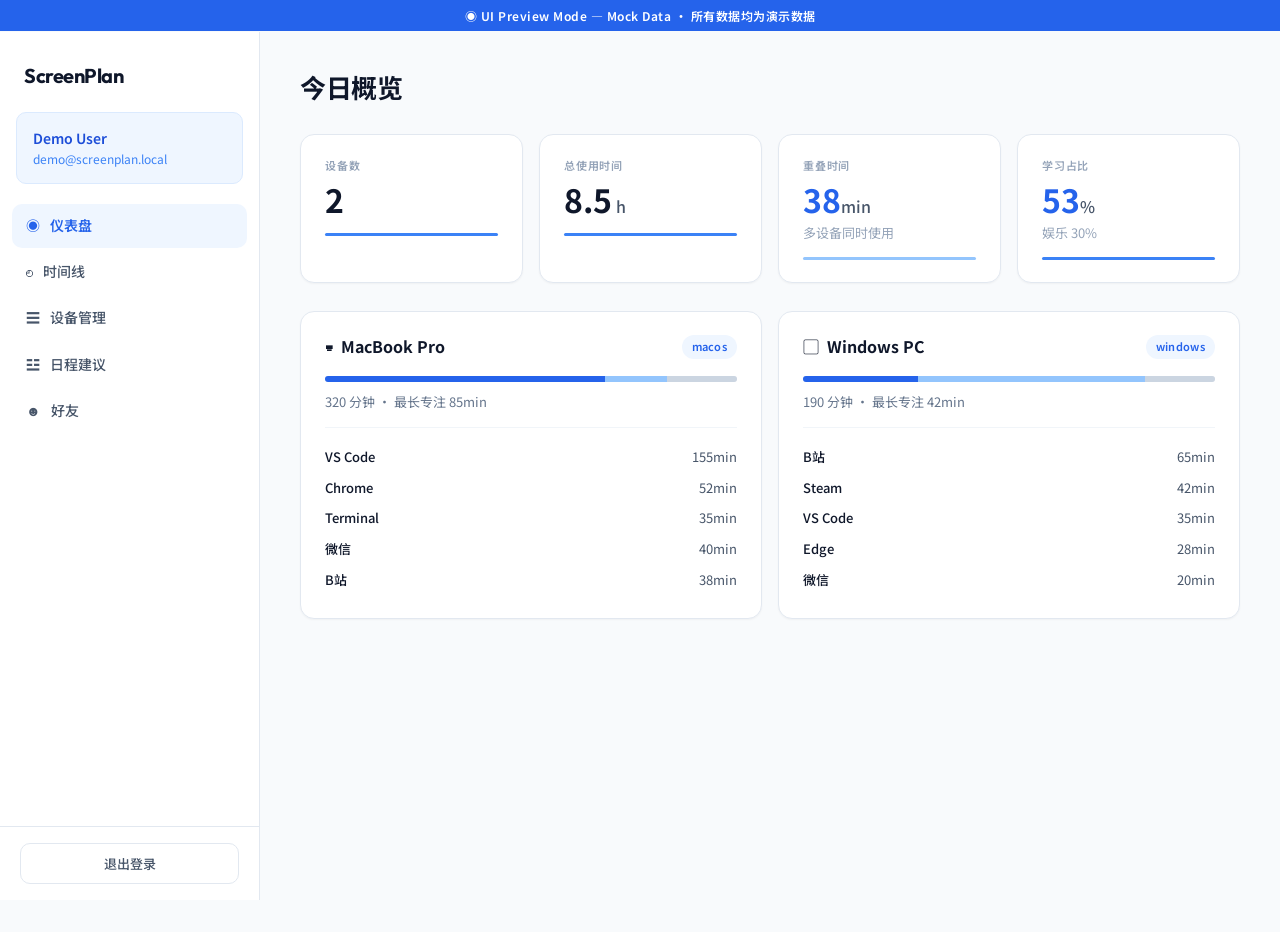
==== backend/static/demo.html @ 246ade21 "Initial commit: ScreenPlan - unified multi-platform agent - Backend: Flask + gunicorn on Ubuntu VPS " ====
<!DOCTYPE html>
<html lang="zh-CN">
<head>
<meta charset="UTF-8">
<meta name="viewport" content="width=device-width,initial-scale=1.0">
<title>ScreenPlan — UI Preview</title>
<link rel="preconnect" href="https://fonts.googleapis.com">
<link rel="preconnect" href="https://fonts.gstatic.com" crossorigin>
<link href="https://fonts.googleapis.com/css2?family=Outfit:wght@400;500;600;700&family=Noto+Sans+SC:wght@300;400;500;700&display=swap" rel="stylesheet">
<style>
:root {
  --bg-primary: #FFFFFF;
  --bg-secondary: #F8FAFC;
  --bg-tertiary: #F1F5F9;
  --text-primary: #0F172A;
  --text-secondary: #475569;
  --text-tertiary: #94A3B8;
  --border: #E2E8F0;
  --border-light: #F1F5F9;
  --blue-700: #1D4ED8;
  --blue-600: #2563EB;
  --blue-500: #3B82F6;
  --blue-400: #60A5FA;
  --blue-300: #93C5FD;
  --blue-200: #BFDBFE;
  --blue-100: #DBEAFE;
  --blue-50: #EFF6FF;
  --slate-200: #E2E8F0;
  --slate-300: #CBD5E1;
  --slate-400: #94A3B8;
  --slate-500: #64748B;
  --red-500: #EF4444;
  --red-400: #F87171;
  --red-50: #FEF2F2;
  --shadow-sm: 0 1px 2px 0 rgba(0,0,0,0.04);
  --shadow-md: 0 4px 6px -1px rgba(0,0,0,0.05), 0 2px 4px -2px rgba(0,0,0,0.03);
  --shadow-lg: 0 10px 15px -3px rgba(0,0,0,0.06), 0 4px 6px -4px rgba(0,0,0,0.04);
  --shadow-xl: 0 20px 25px -5px rgba(0,0,0,0.06), 0 8px 10px -6px rgba(0,0,0,0.04);
  --radius-sm: 6px;
  --radius-md: 10px;
  --radius-lg: 14px;
  --radius-xl: 20px;
  --transition: 0.2s cubic-bezier(0.4, 0, 0.2, 1);
}

* { margin: 0; padding: 0; box-sizing: border-box; }

body {
  font-family: 'Noto Sans SC', -apple-system, BlinkMacSystemFont, 'Segoe UI', sans-serif;
  background: var(--bg-secondary);
  color: var(--text-primary);
  min-height: 100vh;
  -webkit-font-smoothing: antialiased;
  -moz-osx-font-smoothing: grayscale;
  font-size: 14px;
  line-height: 1.6;
}

h1, h2, h3, h4, .brand, .nav-link, button, .btn-sm {
  font-family: 'Outfit', 'Noto Sans SC', sans-serif;
  font-weight: 600;
}

/* ─── Layout ─── */
.page { display: none; }
.page.active { display: flex; }

#demo-banner {
  position: fixed;
  top: 0;
  left: 0;
  right: 0;
  z-index: 999;
  background: var(--blue-600);
  color: #fff;
  text-align: center;
  padding: 6px 16px;
  font-size: 12px;
  font-weight: 600;
  letter-spacing: 0.5px;
}

#demo-banner + #main-page { padding-top: 32px; }
#demo-banner + #main-page > #sidebar { top: 32px; height: calc(100vh - 32px); }

#main-page { display: none; min-height: 100vh; position: relative; }
#main-page.active { display: flex; }

/* ─── Sidebar ─── */
#sidebar {
  width: 260px;
  background: var(--bg-primary);
  border-right: 1px solid var(--border);
  display: flex;
  flex-direction: column;
  padding: 0;
  position: fixed;
  top: 0;
  left: 0;
  bottom: 0;
  z-index: 10;
}

.brand {
  font-size: 20px;
  font-weight: 700;
  padding: 28px 24px 20px;
  color: var(--text-primary);
  letter-spacing: -0.5px;
}

.user-info {
  display: flex;
  flex-direction: column;
  margin: 0 16px 20px;
  padding: 14px 16px;
  background: var(--blue-50);
  border-radius: var(--radius-md);
  border: 1px solid var(--blue-100);
}

.user-info #user-name {
  font-size: 14px;
  font-weight: 600;
  color: var(--blue-700);
}

.user-info #user-email {
  font-size: 12px;
  color: var(--blue-500);
}

.muted { color: var(--text-tertiary); font-size: 12px; }

.nav-links {
  display: flex;
  flex-direction: column;
  gap: 2px;
  flex: 1;
  padding: 0 12px;
}

.nav-link {
  padding: 11px 14px;
  border-radius: var(--radius-md);
  color: var(--text-secondary);
  text-decoration: none;
  font-size: 14px;
  font-weight: 500;
  transition: all var(--transition);
  display: flex;
  align-items: center;
  gap: 10px;
}

.nav-link:hover {
  background: var(--bg-tertiary);
  color: var(--text-primary);
}

.nav-link.active {
  background: var(--blue-50);
  color: var(--blue-600);
  font-weight: 600;
}

.sidebar-footer {
  padding: 16px 20px;
  border-top: 1px solid var(--border);
}

#logout-btn {
  width: 100%;
  padding: 10px;
  border-radius: var(--radius-md);
  border: 1px solid var(--border);
  background: var(--bg-primary);
  color: var(--text-secondary);
  cursor: pointer;
  font-size: 13px;
  font-weight: 500;
  transition: all var(--transition);
}

#logout-btn:hover {
  background: var(--red-50);
  color: var(--red-500);
  border-color: var(--red-500);
}

/* ─── Main Content ─── */
main {
  flex: 1;
  margin-left: 260px;
  padding: 36px 40px;
  overflow-y: auto;
  min-height: 100vh;
}

.content { display: none; }
.content.active { display: block; }

h2 {
  font-size: 26px;
  font-weight: 700;
  margin-bottom: 24px;
  color: var(--text-primary);
  letter-spacing: -0.5px;
}

h3 {
  font-size: 16px;
  font-weight: 600;
  margin: 24px 0 10px;
  color: var(--text-secondary);
  text-transform: uppercase;
  letter-spacing: 0.5px;
  font-size: 12px;
}

/* ─── Buttons ─── */
button, .btn-sm {
  cursor: pointer;
  font-family: 'Outfit', 'Noto Sans SC', sans-serif;
  font-weight: 600;
  transition: all var(--transition);
  border: none;
}

button:active { transform: scale(0.97); }

.btn-sm {
  padding: 7px 16px;
  border-radius: var(--radius-sm);
  font-size: 12px;
  font-weight: 600;
}

/* ─── Cards ─── */
.summary-cards {
  display: grid;
  grid-template-columns: repeat(auto-fill, minmax(200px, 1fr));
  gap: 16px;
  margin-bottom: 28px;
}

.card {
  background: var(--bg-primary);
  border: 1px solid var(--border);
  border-radius: var(--radius-lg);
  padding: 22px 24px;
  box-shadow: var(--shadow-sm);
  transition: box-shadow var(--transition), transform var(--transition);
}

.card:hover {
  box-shadow: var(--shadow-md);
  transform: translateY(-1px);
}

.card .label {
  font-size: 11px;
  color: var(--text-tertiary);
  text-transform: uppercase;
  letter-spacing: 0.8px;
  margin-bottom: 6px;
  font-weight: 600;
}

.card .value {
  font-size: 32px;
  font-weight: 700;
  color: var(--text-primary);
  line-height: 1.2;
}

.card .value span {
  font-size: 16px;
  color: var(--text-secondary);
  font-weight: 500;
}

.card .sub {
  font-size: 13px;
  color: var(--text-tertiary);
  margin-top: 4px;
}

.card .accent-line {
  height: 3px;
  border-radius: 3px;
  margin-top: 14px;
}

.card .accent-line.blue { background: var(--blue-500); }
.card .accent-line.blue-light { background: var(--blue-300); }

/* ─── Dashboard ─── */
.device-cards {
  display: grid;
  grid-template-columns: repeat(auto-fill, minmax(330px, 1fr));
  gap: 16px;
}

.device-card {
  background: var(--bg-primary);
  border: 1px solid var(--border);
  border-radius: var(--radius-lg);
  padding: 22px 24px;
  box-shadow: var(--shadow-sm);
  transition: box-shadow var(--transition), transform var(--transition);
}

.device-card:hover {
  box-shadow: var(--shadow-md);
  transform: translateY(-1px);
}

.device-card .device-header {
  display: flex;
  justify-content: space-between;
  align-items: center;
  margin-bottom: 16px;
}

.device-card .device-name {
  font-size: 16px;
  font-weight: 700;
  color: var(--text-primary);
  display: flex;
  align-items: center;
  gap: 8px;
}

.platform-badge {
  padding: 3px 10px;
  border-radius: 20px;
  font-size: 11px;
  font-weight: 600;
  background: var(--blue-50);
  color: var(--blue-600);
  letter-spacing: 0.3px;
}

.device-bar {
  display: flex;
  height: 6px;
  border-radius: 3px;
  overflow: hidden;
  margin-bottom: 10px;
  background: var(--bg-tertiary);
}

.device-bar .learning { background: var(--blue-600); }
.device-bar .entertainment { background: var(--blue-300); }
.device-bar .other { background: var(--slate-300); }

.top-apps { margin-top: 14px; padding-top: 14px; border-top: 1px solid var(--border-light); }

.top-apps .app-row {
  display: flex;
  justify-content: space-between;
  padding: 5px 0;
  font-size: 13px;
  color: var(--text-secondary);
}

.top-apps .app-name {
  color: var(--text-primary);
  font-weight: 500;
}

/* ─── Timeline ─── */
.timeline-header {
  display: flex;
  align-items: center;
  gap: 10px;
  margin-bottom: 24px;
  flex-wrap: wrap;
}

.date-picker {
  display: flex;
  align-items: center;
  gap: 8px;
  background: var(--bg-primary);
  border: 1px solid var(--border);
  border-radius: var(--radius-md);
  padding: 4px;
  box-shadow: var(--shadow-sm);
}

.date-picker input[type="date"] {
  padding: 8px 10px;
  border: none;
  border-radius: var(--radius-sm);
  background: transparent;
  color: var(--text-primary);
  font-size: 14px;
  font-family: inherit;
  outline: none;
  cursor: pointer;
}

.date-picker button.nav-day {
  width: 32px;
  height: 32px;
  border-radius: var(--radius-sm);
  background: transparent;
  color: var(--text-secondary);
  border: none;
  display: flex;
  align-items: center;
  justify-content: center;
  font-size: 16px;
  cursor: pointer;
  transition: all var(--transition);
  font-family: inherit;
}

.date-picker button.nav-day:hover {
  background: var(--bg-tertiary);
  color: var(--text-primary);
}

#timeline-refresh {
  padding: 10px 20px;
  border-radius: var(--radius-md);
  background: var(--blue-600);
  color: #fff;
  font-size: 14px;
  font-weight: 600;
  border: none;
  cursor: pointer;
}

#timeline-refresh:hover { background: var(--blue-700); }

.timeline-summary {
  display: grid;
  grid-template-columns: repeat(auto-fill, minmax(260px, 1fr));
  gap: 14px;
  margin-bottom: 24px;
}

.timeline-device-card {
  background: var(--bg-primary);
  border: 1px solid var(--border);
  border-radius: var(--radius-lg);
  padding: 18px 20px;
  box-shadow: var(--shadow-sm);
  transition: box-shadow var(--transition), border-color var(--transition);
  cursor: default;
}

.timeline-device-card:hover {
  box-shadow: var(--shadow-md);
  border-color: var(--blue-200);
}

.timeline-device-card .tdc-header {
  display: flex;
  align-items: center;
  gap: 10px;
  margin-bottom: 12px;
}

.timeline-device-card .tdc-icon {
  width: 36px;
  height: 36px;
  border-radius: var(--radius-md);
  background: var(--blue-50);
  display: flex;
  align-items: center;
  justify-content: center;
  font-size: 18px;
  color: var(--blue-600);
  flex-shrink: 0;
}

.timeline-device-card .tdc-name {
  font-size: 15px;
  font-weight: 700;
  color: var(--text-primary);
}

.timeline-device-card .tdc-platform {
  font-size: 11px;
  color: var(--text-tertiary);
  font-weight: 500;
}

.timeline-device-card .tdc-stats {
  display: flex;
  gap: 20px;
  margin-top: 12px;
  padding-top: 12px;
  border-top: 1px solid var(--border-light);
}

.timeline-device-card .tdc-stat {
  display: flex;
  flex-direction: column;
}

.timeline-device-card .tdc-stat-val {
  font-size: 20px;
  font-weight: 700;
  color: var(--text-primary);
  line-height: 1.1;
}

.timeline-device-card .tdc-stat-lbl {
  font-size: 11px;
  color: var(--text-tertiary);
  text-transform: uppercase;
  letter-spacing: 0.5px;
}

.timeline-device-card .tdc-bar {
  height: 4px;
  border-radius: 2px;
  display: flex;
  overflow: hidden;
  margin-top: 10px;
  background: var(--bg-tertiary);
}

.timeline-device-card .tdc-bar .learning { background: var(--blue-600); }
.timeline-device-card .tdc-bar .entertainment { background: var(--blue-300); }
.timeline-device-card .tdc-bar .other { background: var(--slate-300); }

/* ─── Timeline Chart ─── */
#timeline-chart-wrap {
  background: var(--bg-primary);
  border: 1px solid var(--border);
  border-radius: var(--radius-lg);
  box-shadow: var(--shadow-sm);
  overflow: hidden;
}

.timeline-chart-header {
  display: flex;
  align-items: stretch;
  border-bottom: 1px solid var(--border);
  background: var(--bg-secondary);
}

.timeline-chart-header .timeline-label {
  width: 170px;
  flex-shrink: 0;
  padding: 14px 20px;
  font-size: 12px;
  font-weight: 600;
  color: var(--text-tertiary);
  text-transform: uppercase;
  letter-spacing: 0.8px;
  display: flex;
  align-items: center;
  border-right: 1px solid var(--border);
}

.timeline-chart-header .timeline-axis {
  flex: 1;
  height: 44px;
  position: relative;
  min-width: 600px;
}

.timeline-axis .tick {
  position: absolute;
  bottom: 0;
  width: 1px;
  background: var(--border);
}

.timeline-axis .tick.major { height: 24px; }
.timeline-axis .tick.minor { height: 12px; }

.timeline-axis .tick-label {
  position: absolute;
  bottom: 26px;
  transform: translateX(-50%);
  font-size: 10px;
  color: var(--text-tertiary);
  font-weight: 500;
  white-space: nowrap;
}

.timeline-chart-body {
  position: relative;
  max-height: 600px;
  overflow-y: auto;
}

.timeline-row {
  display: flex;
  align-items: stretch;
  border-bottom: 1px solid var(--border-light);
  min-height: 48px;
  transition: background var(--transition);
}

.timeline-row:hover { background: var(--blue-50); }

.timeline-row .timeline-label {
  width: 170px;
  flex-shrink: 0;
  padding: 0 20px;
  font-size: 13px;
  font-weight: 600;
  color: var(--text-primary);
  display: flex;
  align-items: center;
  gap: 8px;
  border-right: 1px solid var(--border);
  background: var(--bg-primary);
  position: sticky;
  left: 0;
  z-index: 2;
}

.timeline-row .timeline-label .dev-icon {
  font-size: 16px;
  flex-shrink: 0;
}

.timeline-row .timeline-label .dev-name-text {
  overflow: hidden;
  text-overflow: ellipsis;
  white-space: nowrap;
}

.timeline-track {
  flex: 1;
  height: 48px;
  position: relative;
  min-width: 600px;
}

.timeline-track::after {
  content: '';
  position: absolute;
  top: 0; left: 0; right: 0; bottom: 0;
  background:
    repeating-linear-gradient(
      90deg,
      transparent,
      transparent calc(100% / 24 - 1px),
      var(--border-light) calc(100% / 24 - 1px),
      var(--border-light) calc(100% / 24)
    );
  pointer-events: none;
  opacity: 0.4;
}

.timeline-block {
  position: absolute;
  top: 8px;
  height: 32px;
  border-radius: var(--radius-sm);
  display: flex;
  align-items: center;
  padding: 0 10px;
  font-size: 11px;
  font-weight: 600;
  color: #fff;
  overflow: hidden;
  white-space: nowrap;
  cursor: pointer;
  transition: opacity var(--transition), box-shadow var(--transition);
  text-shadow: 0 1px 2px rgba(0,0,0,0.15);
  min-width: 24px;
}

.timeline-block:hover {
  opacity: 0.9;
  box-shadow: 0 2px 8px rgba(0,0,0,0.15);
  z-index: 5;
}

.timeline-block.learning { background: var(--blue-600); }
.timeline-block.entertainment { background: var(--blue-300); }
.timeline-block.other { background: var(--slate-300); }

.timeline-block .block-label {
  overflow: hidden;
  text-overflow: ellipsis;
  white-space: nowrap;
}

.timeline-tooltip {
  position: fixed;
  pointer-events: none;
  background: var(--text-primary);
  color: #fff;
  padding: 8px 14px;
  border-radius: var(--radius-md);
  font-size: 12px;
  font-weight: 500;
  box-shadow: var(--shadow-lg);
  z-index: 100;
  opacity: 0;
  transition: opacity 0.15s;
  white-space: nowrap;
}

.timeline-tooltip.visible { opacity: 1; }

.today-marker {
  position: absolute;
  top: 0; bottom: 0;
  width: 2px;
  background: var(--red-400);
  z-index: 4;
  pointer-events: none;
}

.today-marker::before {
  content: '';
  position: absolute;
  top: -4px; left: -4px;
  width: 10px;
  height: 10px;
  border-radius: 50%;
  background: var(--red-500);
  border: 2px solid #fff;
}

.today-marker::after {
  content: '';
  position: absolute;
  top: -1px; left: -6px; right: -6px; bottom: -1px;
  background: rgba(239, 68, 68, 0.06);
  pointer-events: none;
}

.timeline-empty {
  padding: 60px 40px;
  text-align: center;
}

.timeline-empty .empty-icon {
  font-size: 48px;
  margin-bottom: 16px;
  opacity: 0.3;
}

.timeline-empty .empty-title {
  font-size: 16px;
  font-weight: 600;
  color: var(--text-secondary);
  margin-bottom: 6px;
}

.timeline-empty .empty-desc {
  font-size: 13px;
  color: var(--text-tertiary);
}

/* ─── Legend ─── */
.legend {
  display: flex;
  gap: 24px;
  margin-top: 16px;
  font-size: 13px;
  color: var(--text-secondary);
  align-items: center;
}

.dot {
  display: inline-block;
  width: 10px;
  height: 10px;
  border-radius: 3px;
  margin-right: 7px;
}

.dot.learning { background: var(--blue-600); }
.dot.entertainment { background: var(--blue-300); }
.dot.other { background: var(--slate-300); }

/* ─── Schedule ─── */
.schedule-actions {
  display: flex;
  gap: 12px;
  margin-bottom: 24px;
}

#generate-schedule-btn {
  padding: 11px 24px;
  border-radius: var(--radius-md);
  background: var(--blue-600);
  color: #fff;
  font-size: 14px;
  font-weight: 600;
  border: none;
}

#generate-schedule-btn:hover { background: var(--blue-700); }

.markdown-body {
  background: var(--bg-primary);
  border: 1px solid var(--border);
  border-radius: var(--radius-lg);
  padding: 28px 32px;
  line-height: 1.8;
  font-size: 14px;
  box-shadow: var(--shadow-sm);
}

.markdown-body h2 {
  font-size: 20px;
  color: var(--blue-600);
  margin: 16px 0 8px;
}

.markdown-body h3 {
  color: var(--blue-600);
  font-size: 16px;
  margin: 20px 0 10px;
  text-transform: none;
  letter-spacing: 0;
  font-weight: 600;
}

.markdown-body hr {
  border: none;
  border-top: 1px solid var(--border);
  margin: 20px 0;
}

.markdown-body blockquote {
  color: var(--text-secondary);
  border-left: 3px solid var(--blue-300);
  padding: 4px 16px;
  margin: 10px 0;
  background: var(--blue-50);
  border-radius: 0 var(--radius-sm) var(--radius-sm) 0;
}

.markdown-body ul { list-style: none; padding: 0; }
.markdown-body li { margin: 6px 0; color: var(--text-primary); }
.markdown-body .empty { color: var(--text-tertiary); font-style: italic; }

/* ─── Friends ─── */
.friend-actions {
  display: flex;
  gap: 12px;
  margin-bottom: 24px;
}

.friend-actions input {
  padding: 11px 16px;
  border-radius: var(--radius-md);
  border: 1px solid var(--border);
  background: var(--bg-primary);
  color: var(--text-primary);
  font-size: 14px;
  font-family: inherit;
  flex: 1;
  max-width: 320px;
  outline: none;
  transition: border var(--transition), box-shadow var(--transition);
}

.friend-actions input:focus {
  border-color: var(--blue-400);
  box-shadow: 0 0 0 3px rgba(59, 130, 246, 0.1);
}

#send-friend-request {
  padding: 11px 22px;
  border-radius: var(--radius-md);
  background: var(--blue-600);
  color: #fff;
  font-size: 14px;
  font-weight: 600;
}

#send-friend-request:hover { background: var(--blue-700); }

.request-card, .friend-card {
  background: var(--bg-primary);
  border: 1px solid var(--border);
  border-radius: var(--radius-lg);
  padding: 16px 20px;
  margin-bottom: 8px;
  display: flex;
  justify-content: space-between;
  align-items: center;
  box-shadow: var(--shadow-sm);
  transition: box-shadow var(--transition);
}

.request-card:hover, .friend-card:hover { box-shadow: var(--shadow-md); }

.request-card .info, .friend-card .info {
  display: flex;
  flex-direction: column;
  gap: 2px;
}

.request-card .name, .friend-card .name {
  font-size: 14px;
  font-weight: 600;
  color: var(--text-primary);
}

.request-card .email, .friend-card .email {
  font-size: 12px;
  color: var(--text-secondary);
}

.request-card .actions, .friend-card .actions { display: flex; gap: 8px; }

.btn-accept { background: var(--blue-600); color: #fff; }
.btn-accept:hover { background: var(--blue-700); }

.btn-deny { background: var(--bg-tertiary); color: var(--text-secondary); }
.btn-deny:hover { background: var(--slate-200); }

.btn-remove { background: var(--red-50); color: var(--red-500); border: 1px solid var(--red-500); }
.btn-remove:hover { background: var(--red-500); color: #fff; }

.share-toggles {
  display: flex;
  gap: 14px;
  margin-right: 14px;
  font-size: 12px;
  color: var(--text-secondary);
}

.share-toggles label {
  cursor: pointer;
  display: flex;
  align-items: center;
  gap: 5px;
  font-weight: 500;
}

.share-toggles input[type="checkbox"] { accent-color: var(--blue-600); }

/* ─── Device Management ─── */
.device-register-form {
  display: flex;
  gap: 12px;
  margin-bottom: 24px;
  align-items: center;
}

.device-register-form input {
  padding: 11px 16px;
  border-radius: var(--radius-md);
  border: 1px solid var(--border);
  background: var(--bg-primary);
  color: var(--text-primary);
  font-size: 14px;
  font-family: inherit;
  flex: 1;
  max-width: 260px;
  outline: none;
  transition: border var(--transition), box-shadow var(--transition);
}

.device-register-form input:focus {
  border-color: var(--blue-400);
  box-shadow: 0 0 0 3px rgba(59, 130, 246, 0.1);
}

.device-register-form select {
  padding: 11px 14px;
  border-radius: var(--radius-md);
  border: 1px solid var(--border);
  background: var(--bg-primary);
  color: var(--text-primary);
  font-size: 14px;
  font-family: inherit;
  outline: none;
  cursor: pointer;
}

#register-device-btn {
  padding: 11px 24px;
  border-radius: var(--radius-md);
  background: var(--blue-600);
  color: #fff;
  font-size: 14px;
  font-weight: 600;
  white-space: nowrap;
}

#register-device-btn:hover { background: var(--blue-700); }

.device-item {
  background: var(--bg-primary);
  border: 1px solid var(--border);
  border-radius: var(--radius-lg);
  padding: 16px 24px;
  margin-bottom: 8px;
  display: flex;
  justify-content: space-between;
  align-items: center;
  box-shadow: var(--shadow-sm);
  transition: box-shadow var(--transition);
}

.device-item:hover { box-shadow: var(--shadow-md); }

.device-item-info {
  display: flex;
  align-items: center;
  gap: 14px;
  flex-wrap: wrap;
}

.device-item-name {
  font-size: 15px;
  font-weight: 600;
  color: var(--text-primary);
}

.device-item-date {
  font-size: 12px;
  color: var(--text-tertiary);
}

.device-item-actions { display: flex; gap: 8px; flex-shrink: 0; }

.device-item-actions .btn-sm {
  background: var(--bg-tertiary);
  color: var(--text-secondary);
  font-weight: 500;
}

.device-item-actions .btn-sm:hover {
  background: var(--slate-200);
  color: var(--text-primary);
}

#view-friend-schedule-btn {
  padding: 11px 22px;
  border-radius: var(--radius-md);
  background: var(--bg-primary);
  color: var(--blue-600);
  border: 1px solid var(--blue-200);
  font-size: 14px;
  font-weight: 600;
  cursor: pointer;
  transition: all var(--transition);
}

#view-friend-schedule-btn:hover {
  background: var(--blue-50);
  border-color: var(--blue-300);
}

/* ─── Animations ─── */
@keyframes fadeIn {
  from { opacity: 0; transform: translateY(6px); }
  to { opacity: 1; transform: translateY(0); }
}

@keyframes slideIn {
  from { opacity: 0; transform: translateX(-10px); }
  to { opacity: 1; transform: translateX(0); }
}

.card, .device-card, .timeline-device-card, .device-item, .request-card, .friend-card {
  animation: fadeIn 0.35s cubic-bezier(0.4, 0, 0.2, 1) both;
}

.card:nth-child(1) { animation-delay: 0.02s; }
.card:nth-child(2) { animation-delay: 0.06s; }
.card:nth-child(3) { animation-delay: 0.10s; }
.card:nth-child(4) { animation-delay: 0.14s; }

.device-card:nth-child(1) { animation-delay: 0.04s; }
.device-card:nth-child(2) { animation-delay: 0.08s; }
.device-card:nth-child(3) { animation-delay: 0.12s; }

.timeline-device-card:nth-child(1) { animation-delay: 0.02s; }
.timeline-device-card:nth-child(2) { animation-delay: 0.06s; }
.timeline-device-card:nth-child(3) { animation-delay: 0.10s; }

.timeline-row { animation: slideIn 0.3s cubic-bezier(0.4, 0, 0.2, 1) both; }
.timeline-row:nth-child(2) { animation-delay: 0.05s; }
.timeline-row:nth-child(3) { animation-delay: 0.10s; }
.timeline-row:nth-child(4) { animation-delay: 0.15s; }

/* ─── Responsive ─── */
@media (max-width: 900px) {
  #sidebar {
    width: 100%; position: relative; height: auto;
    flex-direction: row; flex-wrap: wrap; padding: 12px; gap: 8px; align-items: center;
  }
  .brand { padding: 8px 4px; font-size: 18px; }
  .user-info { margin: 0; padding: 8px 12px; }
  .nav-links { flex-direction: row; padding: 0; }
  .sidebar-footer { padding: 8px; border: none; }
  main { margin-left: 0; padding: 20px 16px; }
  .summary-cards { grid-template-columns: repeat(auto-fill, minmax(160px, 1fr)); }
  .device-cards { grid-template-columns: 1fr; }
  .timeline-chart-header .timeline-label,
  .timeline-row .timeline-label { width: 120px; padding: 0 12px; font-size: 12px; }
  .timeline-track { min-width: 400px; }
  .timeline-summary { grid-template-columns: 1fr 1fr; }
}

@media (max-width: 600px) {
  .nav-links { flex-wrap: wrap; }
  .nav-link { font-size: 12px; padding: 8px 10px; }
  .timeline-summary { grid-template-columns: 1fr; }
  h2 { font-size: 22px; }
  .card .value { font-size: 26px; }
}
</style>
</head>
<body>

<!-- Demo Banner -->
<div id="demo-banner">&#9673; UI Preview Mode — Mock Data &middot; 所有数据均为演示数据</div>

<div id="main-page" class="page active">

  <nav id="sidebar">
    <div class="brand">ScreenPlan</div>
    <div class="user-info">
      <span id="user-name">Demo User</span>
      <span id="user-email" class="muted">demo@screenplan.local</span>
    </div>
    <div class="nav-links">
      <a href="#dashboard" class="nav-link active" data-page="dashboard"><span class="nav-icon">&#9673;</span> 仪表盘</a>
      <a href="#timeline" class="nav-link" data-page="timeline"><span class="nav-icon">&#9716;</span> 时间线</a>
      <a href="#devices" class="nav-link" data-page="devices"><span class="nav-icon">&#9776;</span> 设备管理</a>
      <a href="#schedule" class="nav-link" data-page="schedule"><span class="nav-icon">&#9779;</span> 日程建议</a>
      <a href="#friends" class="nav-link" data-page="friends"><span class="nav-icon">&#9787;</span> 好友</a>
    </div>
    <div class="sidebar-footer">
      <button id="logout-btn" onclick="alert('Demo mode — no real logout.')">退出登录</button>
    </div>
  </nav>

  <main>

    <section id="page-dashboard" class="content active">
      <h2>今日概览</h2>
      <div id="dashboard-summary" class="summary-cards"></div>
      <div id="dashboard-devices" class="device-cards"></div>
    </section>

    <section id="page-timeline" class="content">
      <h2>设备时间线</h2>
      <div class="timeline-header">
        <div class="date-picker">
          <button class="nav-day" id="date-prev" title="前一天">&lsaquo;</button>
          <input type="date" id="timeline-date">
          <button class="nav-day" id="date-next" title="后一天">&rsaquo;</button>
        </div>
        <button id="timeline-refresh">刷新</button>
      </div>
      <div id="timeline-summary" class="timeline-summary"></div>
      <div id="timeline-chart-wrap"></div>
      <div class="legend">
        <span class="dot learning"></span> 学习
        <span class="dot entertainment"></span> 娱乐
        <span class="dot other"></span> 其他
      </div>
    </section>

    <section id="page-devices" class="content">
      <h2>设备管理</h2>
      <div class="device-register-form">
        <input type="text" id="new-device-name" placeholder="设备名称" maxlength="64">
        <select id="new-device-platform">
          <option value="windows">Windows</option>
          <option value="macos">macOS</option>
          <option value="ios">iOS</option>
          <option value="android">Android</option>
          <option value="linux">Linux</option>
        </select>
        <button id="register-device-btn">注册设备</button>
      </div>
      <div id="device-list"></div>
    </section>

    <section id="page-schedule" class="content">
      <h2>AI 日程建议</h2>
      <div class="schedule-actions">
        <button id="generate-schedule-btn">生成今日计划</button>
        <button id="view-friend-schedule-btn" style="display:none">查看好友计划</button>
      </div>
      <div id="schedule-content" class="markdown-body"></div>
    </section>

    <section id="page-friends" class="content">
      <h2>好友</h2>
      <div class="friend-actions">
        <input type="email" id="friend-email" placeholder="输入好友邮箱地址">
        <button id="send-friend-request">添加好友</button>
      </div>
      <h3>收到的请求</h3>
      <div id="received-requests"></div>
      <h3>已发送的请求</h3>
      <div id="sent-requests"></div>
      <h3>好友列表</h3>
      <div id="friends-list"></div>
    </section>

  </main>
</div>

<div id="timeline-tooltip" class="timeline-tooltip"></div>

<script>
// ═══════════════════════════════════════════════════════
// ScreenPlan Demo — Mock API + Full SPA
// ═══════════════════════════════════════════════════════

const API = '/api'; // not actually used — all calls mocked
let AUTH = { token: 'demo-token', userId: 1, displayName: 'Demo User', email: 'demo@screenplan.local' };

// ─── Helpers ───
function $(sel) { return document.querySelector(sel); }
function $$(sel) { return document.querySelectorAll(sel); }
function fmtTime(iso) { const d = new Date(iso); return d.toLocaleTimeString('zh-CN', { hour:'2-digit', minute:'2-digit' }); }
function fmtDate(iso) { return iso?.split('T')[0] || ''; }
function fmtMinutes(m) { return m >= 60 ? `${(m/60).toFixed(1)}h` : `${m}min`; }
function escHtml(s) { const d = document.createElement('div'); d.textContent = s; return d.innerHTML; }
const PLATFORM_ICONS = { macos: '&#9000;', windows: '&#9634;', ios: '&#9743;', android: '&#128241;', linux: '&#128187;' };

// ─── Mock API ───
const MOCK_DELAY = 150;

let _mockDeviceIdCounter = 4;
const _mockDevices = [
  { id: 1, name: 'MacBook Pro', platform: 'macos', registered_at: '2026-04-15T10:30:00' },
  { id: 2, name: 'Windows PC', platform: 'windows', registered_at: '2026-04-20T14:00:00' },
  { id: 3, name: 'iPhone 15', platform: 'ios', registered_at: '2026-05-01T09:00:00' },
];

// Generate mock timeline events for a given date
function _genTimelineEvents(date, deviceId, deviceName, platform) {
  const events = [];
  const pad = n => String(n).padStart(2, '0');
  const ts = (h, m) => `${date}T${pad(h)}:${pad(m)}:00`;

  // Define blocks: [startHour, startMin, endHour, endMin, app, category]
  let blocks;
  if (deviceId === 1) {
    blocks = [
      [7, 0, 7, 30, 'Chrome', 'other'], [7, 30, 8, 0, '微信', 'other'],
      [8, 0, 10, 0, 'VS Code', 'learning'], [10, 0, 10, 30, 'Terminal', 'learning'],
      [10, 30, 12, 0, 'VS Code', 'learning'], [12, 0, 13, 0, 'B站', 'entertainment'],
      [13, 0, 15, 0, 'VS Code', 'learning'], [15, 0, 15, 30, 'Chrome', 'other'],
      [15, 30, 17, 0, 'VS Code', 'learning'], [17, 0, 18, 0, '微信', 'other'],
      [18, 0, 19, 0, 'B站', 'entertainment'], [19, 0, 20, 30, 'VS Code', 'learning'],
      [20, 30, 22, 0, 'Chrome', 'other'], [22, 0, 23, 0, '微信', 'other'],
    ];
  } else if (deviceId === 2) {
    blocks = [
      [9, 0, 10, 0, 'Edge', 'other'], [10, 0, 11, 0, 'VS Code', 'learning'],
      [11, 0, 12, 0, '微信', 'other'], [12, 0, 14, 0, 'B站', 'entertainment'],
      [14, 0, 15, 0, 'VS Code', 'learning'], [15, 0, 17, 0, 'Steam', 'entertainment'],
      [17, 0, 18, 0, 'Edge', 'other'], [18, 0, 20, 0, 'B站', 'entertainment'],
      [20, 0, 21, 30, 'Steam', 'entertainment'], [21, 30, 22, 0, 'B站', 'entertainment'],
    ];
  } else {
    blocks = [
      [8, 0, 8, 30, '微信', 'other'], [12, 0, 12, 30, 'B站', 'entertainment'],
      [13, 0, 13, 30, '微信', 'other'], [18, 0, 19, 0, '微信', 'other'],
      [21, 0, 22, 0, 'B站', 'entertainment'],
    ];
  }

  let eid = deviceId * 10000;
  for (const [sh, sm, eh, em, app, cat] of blocks) {
    let h = sh, m = sm;
    while (h < eh || (h === eh && m < em)) {
      events.push({
        id: eid++, device_id: deviceId, timestamp: ts(h, m), app_name: app, category: cat
      });
      m += 3;
      if (m >= 60) { h++; m -= 60; }
    }
  }
  return events;
}

function _getTimelineData(date) {
  const today = new Date().toISOString().split('T')[0];
  if (date !== today) return { user_id: 1, date, devices: [] };
  return {
    user_id: 1,
    date,
    devices: _mockDevices.map(d => ({
      device_id: d.id,
      device_name: d.name,
      platform: d.platform,
      event_count: 0,
      events: _genTimelineEvents(date, d.id, d.name, d.platform)
    })).map(d => { d.event_count = d.events.length; return d; })
  };
}

function _getMockSummary() {
  return {
    total_minutes_all_devices: 510,
    overlap_minutes: 38,
    devices: [
      {
        device_id: 1, device_name: 'MacBook Pro', platform: 'macos',
        total_minutes: 320, learning_pct: 68, entertainment_pct: 15, other_pct: 17,
        longest_focus_minutes: 85,
        top_apps: [
          { app_name: 'VS Code', total_minutes: 155 },
          { app_name: 'Chrome', total_minutes: 52 },
          { app_name: 'Terminal', total_minutes: 35 },
          { app_name: '微信', total_minutes: 40 },
          { app_name: 'B站', total_minutes: 38 },
        ]
      },
      {
        device_id: 2, device_name: 'Windows PC', platform: 'windows',
        total_minutes: 190, learning_pct: 28, entertainment_pct: 55, other_pct: 17,
        longest_focus_minutes: 42,
        top_apps: [
          { app_name: 'B站', total_minutes: 65 },
          { app_name: 'Steam', total_minutes: 42 },
          { app_name: 'VS Code', total_minutes: 35 },
          { app_name: 'Edge', total_minutes: 28 },
          { app_name: '微信', total_minutes: 20 },
        ]
      }
    ]
  };
}

function _getMockSchedule() {
  return {
    plan_markdown: `## 今日学习计划

### 上午 (08:00 — 12:00)

- [ ] React 组件重构 · 完成 Dashboard 模块 (2h)
- [ ] 阅读技术文档 · API 设计规范 (45min)
- [ ] Code Review · 前端 PR #42 (30min)

### 下午 (13:00 — 18:00)

- [ ] 新功能开发 · 用户权限系统 (2.5h)
- [ ] 单元测试编写 (1h)
- [ ] 团队周会 (30min)

### 晚间 (19:00 — 22:00)

- [ ] 算法练习 · LeetCode 3 题 (1h)
- [ ] 阅读《重构：改善既有代码的设计》 (45min)

---

> 今日屏幕时间预估 6.5h，建议在 22:30 前结束。
> 当前学习占比 62%，继续保持！`
  };
}

function _getMockGeneratedSchedule() {
  return {
    plan_markdown: `## 全新 AI 生成计划

### 上午学习时段

- [ ] 完成 React 状态管理重构 (1.5h)
- [ ] TypeScript 高级类型学习 (45min)
- [ ] 阅读开源项目源码 (30min)

### 下午开发时段

- [ ] 实现用户认证模块 (2h)
- [ ] 数据库查询优化 (1h)
- [ ] UI 组件单元测试 (45min)

### 晚间提升时段

- [ ] 系统设计面试准备 (1h)
- [ ] 技术博客写作 (30min)

---

> AI 基于今日设备使用数据生成 · 生成时间 ${new Date().toLocaleTimeString('zh-CN')}`
  };
}

function _getMockFriends() {
  return {
    friends: [
      { friend_id: 10, display_name: '张三', email: 'zhang@example.com', share_usage: true, share_schedule: true },
      { friend_id: 11, display_name: '李四', email: 'li@example.com', share_usage: false, share_schedule: true },
      { friend_id: 12, display_name: '陈小明', email: 'chen@example.com', share_usage: true, share_schedule: false },
    ]
  };
}

function _getMockFriendRequests() {
  return {
    received: [
      { id: 100, display_name: '王五', email: 'wang@example.com' },
      { id: 101, display_name: '赵六', email: 'zhao@example.com' },
    ],
    sent: [
      { id: 200, display_name: '刘七', email: 'liuqi@example.com' },
    ]
  };
}

function _getMockFriendTimeline() {
  return {
    user_id: 10,
    date: new Date().toISOString().split('T')[0],
    devices: [{
      device_id: 10, device_name: 'ThinkPad X1', platform: 'windows',
      event_count: 42,
      events: _genTimelineEvents(new Date().toISOString().split('T')[0], 10, 'ThinkPad X1', 'windows')
    }]
  };
}

function _getMockFriendSchedule(name) {
  return {
    plan_markdown: `### ${name} 的计划

## AI 日程建议

- [ ] 数据结构复习 (1.5h)
- [ ] 项目架构设计讨论 (1h)
- [ ] 性能优化实践 (1h)
- [ ] 阅读《代码整洁之道》 (45min)`
  };
}

// Mock API router — replaces fetch()
async function api(url, opts = {}) {
  await new Promise(r => setTimeout(r, MOCK_DELAY + Math.random() * 200));

  const method = (opts.method || 'GET').toUpperCase();
  const body = opts.body ? JSON.parse(opts.body) : {};

  // Auth endpoints
  if (url === '/auth/login' && method === 'POST') {
    return { access_token: 'demo-token', user_id: 1, display_name: 'Demo User' };
  }
  if (url === '/auth/register' && method === 'POST') {
    return { access_token: 'demo-token', user_id: 1, display_name: body.display_name || 'Demo User' };
  }

  // Usage
  if (url === '/usage/summary') return _getMockSummary();

  if (url.startsWith('/usage/timeline/full')) {
    const date = new URLSearchParams(url.split('?')[1]).get('date');
    return _getTimelineData(date);
  }

  if (url === '/usage/timeline' || url.startsWith('/usage/timeline?')) {
    const date = new URLSearchParams(url.split('?')[1]).get('date') || new Date().toISOString().split('T')[0];
    return { events: _genTimelineEvents(date, 1, 'MacBook Pro', 'macos') };
  }

  // Devices
  if (url === '/devices' && method === 'GET') return [..._mockDevices];

  if (url === '/devices' && method === 'POST') {
    const d = { id: _mockDeviceIdCounter++, name: body.name, platform: body.platform, registered_at: new Date().toISOString() };
    _mockDevices.push(d);
    return d;
  }

  if (url.startsWith('/devices/') && method === 'PUT') {
    const id = parseInt(url.split('/')[2]);
    const dev = _mockDevices.find(d => d.id === id);
    if (dev) { dev.name = body.name; return dev; }
    throw new Error('Device not found');
  }

  if (url.startsWith('/devices/') && method === 'DELETE') {
    const id = parseInt(url.split('/')[2]);
    const idx = _mockDevices.findIndex(d => d.id === id);
    if (idx >= 0) { _mockDevices.splice(idx, 1); return { ok: true }; }
    throw new Error('Device not found');
  }

  // Schedule
  if (url === '/schedule/latest') return _getMockSchedule();
  if (url === '/schedule/generate' && method === 'POST') return _getMockGeneratedSchedule();

  // Friends
  if (url === '/friends' && method === 'GET') return _getMockFriends();
  if (url === '/friends/requests') return _getMockFriendRequests();
  if (url === '/friends/request' && method === 'POST') return { ok: true };
  if (url.startsWith('/friends/accept/') && method === 'POST') return { ok: true };
  if (url.startsWith('/friends/deny/') && method === 'POST') return { ok: true };
  if (url.startsWith('/friends/remove/') && method === 'DELETE') return { ok: true };
  if (url.startsWith('/friends/share/') && method === 'PUT') return { ok: true };

  // Friend sub-resources
  if (url.match(/^\/friends\/\d+\/timeline/)) return _getMockFriendTimeline();
  if (url.match(/^\/friends\/\d+\/schedule/)) {
    const fid = parseInt(url.split('/')[2]);
    const name = fid === 10 ? '张三' : '好友';
    return _getMockFriendSchedule(name);
  }

  throw new Error('Unmocked: ' + method + ' ' + url);
}

// ═══════════════════════════════════════════════════════
// Dashboard
// ═══════════════════════════════════════════════════════

async function loadDashboard() {
  try {
    const summary = await api('/usage/summary');
    renderSummary(summary);
    renderDeviceCards(summary);
  } catch (e) { console.error(e); }
}

function renderSummary(s) {
  const total = s.total_minutes_all_devices || 0;
  const devCount = s.devices?.length || 0;
  const overlap = s.overlap_minutes || 0;
  let lPct = 0, ePct = 0;
  if (s.devices?.length) {
    const tl = s.devices.reduce((a,d) => a + d.total_minutes, 0) || 1;
    s.devices.forEach(d => {
      lPct += (d.learning_pct || 0) * (d.total_minutes / tl);
      ePct += (d.entertainment_pct || 0) * (d.total_minutes / tl);
    });
  }

  let overlapHtml = '';
  if (overlap > 0) {
    overlapHtml = `<div class="card">
      <div class="label">重叠时间</div>
      <div class="value" style="color:#2563EB">${overlap.toFixed(0)}<span>min</span></div>
      <div class="sub">多设备同时使用</div>
      <div class="accent-line blue-light"></div>
    </div>`;
  }

  $('#dashboard-summary').innerHTML = `
    <div class="card">
      <div class="label">设备数</div>
      <div class="value">${devCount}</div>
      <div class="accent-line blue"></div>
    </div>
    <div class="card">
      <div class="label">总使用时间</div>
      <div class="value">${(total/60).toFixed(1)}<span> h</span></div>
      <div class="accent-line blue"></div>
    </div>
    ${overlapHtml}
    <div class="card">
      <div class="label">学习占比</div>
      <div class="value" style="color:#2563EB">${lPct.toFixed(0)}<span>%</span></div>
      <div class="sub">娱乐 ${ePct.toFixed(0)}%</div>
      <div class="accent-line blue"></div>
    </div>
  `;
}

function renderDeviceCards(s) {
  $('#dashboard-devices').innerHTML = (s.devices || []).map(d => `
    <div class="device-card">
      <div class="device-header">
        <span class="device-name">
          <span>${PLATFORM_ICONS[d.platform] || '&#9673;'}</span>
          ${escHtml(d.device_name)}
        </span>
        <span class="platform-badge">${d.platform}</span>
      </div>
      <div class="device-bar">
        <div class="learning" style="width:${d.learning_pct||0}%"></div>
        <div class="entertainment" style="width:${d.entertainment_pct||0}%"></div>
        <div class="other" style="width:${d.other_pct||0}%"></div>
      </div>
      <div style="font-size:13px;color:#64748B;margin-bottom:8px">
        ${d.total_minutes} 分钟 &middot; 最长专注 ${d.longest_focus_minutes}min
      </div>
      <div class="top-apps">${(d.top_apps||[]).slice(0,5).map(a => `
        <div class="app-row"><span class="app-name">${escHtml(a.app_name)}</span><span>${a.total_minutes}min</span></div>
      `).join('')}</div>
    </div>
  `).join('') || `
    <div style="grid-column:1/-1;text-align:center;padding:60px 20px;color:#94A3B8">
      <div style="font-size:36px;margin-bottom:12px;opacity:0.4">&#9673;</div>
      <div style="font-size:15px;font-weight:500">暂无设备数据</div>
    </div>`;
}

// ═══════════════════════════════════════════════════════
// Timeline
// ═══════════════════════════════════════════════════════

$('#timeline-date').value = new Date().toISOString().split('T')[0];
$('#timeline-refresh').addEventListener('click', loadTimeline);

$('#date-prev').addEventListener('click', () => navigateDay(-1));
$('#date-next').addEventListener('click', () => navigateDay(1));

function navigateDay(delta) {
  const input = $('#timeline-date');
  const d = new Date(input.value + 'T00:00:00');
  if (isNaN(d.getTime())) return;
  d.setDate(d.getDate() + delta);
  input.value = d.toISOString().split('T')[0];
  loadTimeline();
}

async function loadTimeline() {
  const date = $('#timeline-date').value;
  try {
    const data = await api('/usage/timeline/full?date=' + date);
    renderTimeline(data, date);
  } catch (e) {
    $('#timeline-summary').innerHTML = '';
    $('#timeline-chart-wrap').innerHTML = `
      <div class="timeline-empty">
        <div class="empty-icon">&#9888;</div>
        <div class="empty-title">加载失败</div>
        <div class="empty-desc">${escHtml(e.message)}</div>
      </div>`;
  }
}

function mergeTimelineEvents(events) {
  if (!events || !events.length) return [];
  const sorted = [...events].sort((a,b) => new Date(a.timestamp) - new Date(b.timestamp));
  const merged = [];
  const MERGE_GAP_MIN = 4;

  let current = {
    start: sorted[0].timestamp, end: sorted[0].timestamp,
    category: sorted[0].category, apps: [sorted[0].app_name]
  };

  for (let i = 1; i < sorted.length; i++) {
    const evt = sorted[i];
    const prevEnd = new Date(current.end);
    const thisStart = new Date(evt.timestamp);
    const gapMin = (thisStart - prevEnd) / 60000;

    if (evt.category === current.category && gapMin <= MERGE_GAP_MIN) {
      current.end = evt.timestamp;
      if (!current.apps.includes(evt.app_name)) current.apps.push(evt.app_name);
    } else {
      merged.push(current);
      current = {
        start: evt.timestamp, end: evt.timestamp,
        category: evt.category, apps: [evt.app_name]
      };
    }
  }
  merged.push(current);
  return merged;
}

function computeDeviceStats(events) {
  if (!events || !events.length) return { total: 0, learning: 0, entertainment: 0, other: 0, appCount: 0 };
  const cats = { learning: 0, entertainment: 0, other: 0 };
  const appSet = new Set();
  events.forEach(evt => { cats[evt.category] = (cats[evt.category] || 0) + 1; appSet.add(evt.app_name); });
  const cnt = cats.learning + cats.entertainment + cats.other;
  return { total: cnt * 3, learning: cats.learning, entertainment: cats.entertainment, other: cats.other, appCount: appSet.size };
}

function renderTimeline(data, date) {
  const devices = data.devices || [];
  if (!devices.length) {
    $('#timeline-summary').innerHTML = '';
    $('#timeline-chart-wrap').innerHTML = `
      <div class="timeline-empty">
        <div class="empty-icon">&#9716;</div>
        <div class="empty-title">当日暂无活动数据</div>
        <div class="empty-desc">${date} — 该日期没有设备活动记录</div>
      </div>`;
    return;
  }

  // Summary cards
  let summaryHtml = '';
  for (const dev of devices) {
    const stats = computeDeviceStats(dev.events || []);
    const total = stats.total;
    const cats = stats.learning + stats.entertainment + stats.other;
    const lPct = cats > 0 ? (stats.learning * 100 / cats) : 0;
    const ePct = cats > 0 ? (stats.entertainment * 100 / cats) : 0;
    const oPct = cats > 0 ? (stats.other * 100 / cats) : 0;
    const icon = PLATFORM_ICONS[dev.platform] || '&#9673;';

    summaryHtml += `
      <div class="timeline-device-card">
        <div class="tdc-header">
          <div class="tdc-icon">${icon}</div>
          <div>
            <div class="tdc-name">${escHtml(dev.device_name)}</div>
            <div class="tdc-platform">${dev.platform}</div>
          </div>
        </div>
        <div class="tdc-stats">
          <div class="tdc-stat"><span class="tdc-stat-val">${fmtMinutes(total)}</span><span class="tdc-stat-lbl">总时长</span></div>
          <div class="tdc-stat"><span class="tdc-stat-val">${stats.appCount}</span><span class="tdc-stat-lbl">应用数</span></div>
          <div class="tdc-stat"><span class="tdc-stat-val">${Math.round(lPct)}%</span><span class="tdc-stat-lbl">学习占比</span></div>
        </div>
        <div class="tdc-bar">
          <div class="learning" style="width:${lPct}%"></div>
          <div class="entertainment" style="width:${ePct}%"></div>
          <div class="other" style="width:${oPct}%"></div>
        </div>
      </div>`;
  }
  $('#timeline-summary').innerHTML = summaryHtml;

  // Chart
  const HOURS = 24;
  let chartHtml = '';
  chartHtml += '<div class="timeline-chart-header">';
  chartHtml += '<div class="timeline-label">设备</div>';
  chartHtml += '<div class="timeline-axis">';
  for (let h = 0; h <= HOURS; h++) {
    const pct = (h / HOURS * 100);
    const isMajor = h % 3 === 0;
    chartHtml += `<div class="tick ${isMajor ? 'major' : 'minor'}" style="left:${pct}%"></div>`;
    if (isMajor) chartHtml += `<div class="tick-label" style="left:${pct}%">${String(h).padStart(2,'0')}:00</div>`;
  }
  chartHtml += '</div></div>';

  chartHtml += '<div class="timeline-chart-body">';
  const today = new Date().toISOString().split('T')[0];
  const isToday = (date === today);

  for (const dev of devices) {
    const icon = PLATFORM_ICONS[dev.platform] || '&#9673;';
    const merged = mergeTimelineEvents(dev.events || []);
    chartHtml += '<div class="timeline-row">';
    chartHtml += `<div class="timeline-label"><span class="dev-icon">${icon}</span><span class="dev-name-text">${escHtml(dev.device_name)}</span></div>`;
    chartHtml += '<div class="timeline-track">';

    if (isToday) {
      const now = new Date();
      const nowFrac = now.getHours() + now.getMinutes() / 60;
      chartHtml += `<div class="today-marker" style="left:${(nowFrac / HOURS * 100).toFixed(2)}%"></div>`;
    }

    for (const block of merged) {
      const startD = new Date(block.start), endD = new Date(block.end);
      const startFrac = startD.getHours() + startD.getMinutes() / 60;
      const endFrac = endD.getHours() + endD.getMinutes() / 60;
      const left = (startFrac / HOURS * 100);
      const widthPct = Math.max(0.4, (endFrac - startFrac) / HOURS * 100);
      const cat = block.category || 'other';
      const label = block.apps.length <= 2 ? block.apps.join(', ') : block.apps.slice(0,2).join(', ') + ' +' + (block.apps.length - 2);
      const detail = block.apps.join(' / ') + '\n' + fmtTime(block.start) + ' \u2014 ' + fmtTime(block.end);

      chartHtml += `<div class="timeline-block ${cat}"
        style="left:${left.toFixed(2)}%;width:${widthPct.toFixed(2)}%"
        data-tooltip="${escHtml(detail)}"
        onmouseenter="showTooltip(event,this)" onmouseleave="hideTooltip()">
        <span class="block-label">${escHtml(label)}</span></div>`;
    }
    chartHtml += '</div></div>';
  }
  chartHtml += '</div>';
  $('#timeline-chart-wrap').innerHTML = chartHtml;
}

// Tooltip
function showTooltip(e, el) {
  const tip = $('#timeline-tooltip');
  tip.textContent = el.dataset.tooltip;
  tip.classList.add('visible');
  positionTooltip(e);
}
function hideTooltip() { $('#timeline-tooltip').classList.remove('visible'); }
function positionTooltip(e) {
  const tip = $('#timeline-tooltip');
  const pad = 12;
  let x = e.clientX + pad, y = e.clientY + pad;
  const r = tip.getBoundingClientRect();
  if (x + r.width > window.innerWidth) x = e.clientX - r.width - pad;
  if (y + r.height > window.innerHeight) y = e.clientY - r.height - pad;
  tip.style.left = x + 'px';
  tip.style.top = y + 'px';
}
document.addEventListener('mousemove', e => {
  if ($('#timeline-tooltip').classList.contains('visible')) positionTooltip(e);
});

// ═══════════════════════════════════════════════════════
// Navigation
// ═══════════════════════════════════════════════════════

$$('.nav-link').forEach(l => l.addEventListener('click', e => {
  e.preventDefault();
  $$('.nav-link').forEach(x => x.classList.remove('active'));
  l.classList.add('active');
  $$('.content').forEach(c => c.classList.remove('active'));
  $(`#page-${l.dataset.page}`).classList.add('active');
  const loaders = { dashboard: loadDashboard, timeline: loadTimeline, schedule: loadSchedule, friends: loadFriends, devices: loadDevices };
  if (loaders[l.dataset.page]) loaders[l.dataset.page]();
}));

// ═══════════════════════════════════════════════════════
// Schedule
// ═══════════════════════════════════════════════════════

$('#generate-schedule-btn').addEventListener('click', async () => {
  const btn = $('#generate-schedule-btn');
  btn.textContent = '生成中 ...';
  btn.disabled = true;
  try {
    const r = await api('/schedule/generate', { method: 'POST', body: JSON.stringify({ include_calendar: false }) });
    renderSchedule(r.plan_markdown);
  } catch (e) {
    $('#schedule-content').innerHTML = `<p class="error">${escHtml(e.message)}</p>`;
  }
  btn.textContent = '生成今日计划';
  btn.disabled = false;
});

async function loadSchedule() {
  try {
    const r = await api('/schedule/latest');
    renderSchedule(r.plan_markdown);
  } catch (e) {
    $('#schedule-content').innerHTML = '<p class="empty">暂无计划，点击上方按钮生成。</p>';
  }
  loadFriendSchedules();
}

function renderSchedule(md) {
  if (!md) { $('#schedule-content').innerHTML = '<p class="empty">暂无计划</p>'; return; }
  let html = md
    .replace(/### (.*)/g, '<h3>$1</h3>')
    .replace(/## (.*)/g, '<h2>$1</h2>')
    .replace(/---/g, '<hr>')
    .replace(/> (.*)/g, '<blockquote>$1</blockquote>')
    .replace(/- \[ \] (.*)/g, '<li>&#9744; $1</li>')
    .replace(/- (.*)/g, '<li>$1</li>')
    .replace(/\n\n/g, '</p><p>')
    .replace(/\n/g, '<br>');
  html = '<p>' + html + '</p>';
  $('#schedule-content').innerHTML = html;
}

async function loadFriendSchedules() {
  try {
    const friends = await api('/friends');
    if (!friends.friends?.length) { $('#view-friend-schedule-btn').style.display = 'none'; return; }
    $('#view-friend-schedule-btn').style.display = '';
    $('#view-friend-schedule-btn').textContent = '查看好友计划';
  } catch (e) {}
}

$('#view-friend-schedule-btn').addEventListener('click', async () => {
  try {
    const friends = await api('/friends');
    const f = (friends.friends || []).find(x => x.share_schedule);
    if (f) {
      const r = await api(`/friends/${f.friend_id}/schedule`);
      renderSchedule(`### ${f.display_name} 的计划\n\n` + r.plan_markdown);
    }
  } catch (e) { alert(e.message); }
});

// ═══════════════════════════════════════════════════════
// Friends
// ═══════════════════════════════════════════════════════

$('#send-friend-request').addEventListener('click', async () => {
  const email = $('#friend-email').value.trim();
  if (!email) return;
  try {
    await api('/friends/request', { method: 'POST', body: JSON.stringify({ email }) });
    alert('好友请求已发送！(Demo)');
    $('#friend-email').value = '';
    loadFriends();
  } catch (e) { alert(e.message); }
});

async function loadFriends() {
  try {
    const [reqs, friends] = await Promise.all([api('/friends/requests'), api('/friends')]);

    $('#received-requests').innerHTML = (reqs.received || []).map(r => `
      <div class="request-card">
        <div class="info"><span class="name">${escHtml(r.display_name)}</span><span class="email">${escHtml(r.email)}</span></div>
        <div class="actions">
          <button class="btn-sm btn-accept" onclick="acceptRequest(${r.id})">接受</button>
          <button class="btn-sm btn-deny" onclick="denyRequest(${r.id})">拒绝</button>
        </div>
      </div>`).join('') || '<p class="muted" style="padding:16px;text-align:center">暂无待处理的请求</p>';

    $('#sent-requests').innerHTML = (reqs.sent || []).map(r => `
      <div class="request-card">
        <div class="info"><span class="name">${escHtml(r.display_name)}</span><span class="email">${escHtml(r.email)}</span></div>
        <span class="muted">等待回应</span>
      </div>`).join('') || '<p class="muted" style="padding:16px;text-align:center">暂无已发送的请求</p>';

    $('#friends-list').innerHTML = (friends.friends || []).map(f => `
      <div class="friend-card">
        <div class="info"><span class="name">${escHtml(f.display_name)}</span><span class="email">${escHtml(f.email)}</span></div>
        <div class="share-toggles">
          <label><input type="checkbox" ${f.share_usage?'checked':''} onchange="updateShare(${f.friend_id},{share_usage:this.checked})"> 共享使用</label>
          <label><input type="checkbox" ${f.share_schedule?'checked':''} onchange="updateShare(${f.friend_id},{share_schedule:this.checked})"> 共享计划</label>
        </div>
        <div class="actions">
          <button class="btn-sm btn-accept" onclick="viewFriendTimeline(${f.friend_id},'${escHtml(f.display_name)}')">时间线</button>
          <button class="btn-sm btn-remove" onclick="removeFriend(${f.friend_id})">删除</button>
        </div>
      </div>`).join('') || '<p class="muted" style="padding:16px;text-align:center">暂无好友</p>';
  } catch (e) { console.error(e); }
}

window.acceptRequest = async id => { await api(`/friends/accept/${id}`, { method:'POST' }); loadFriends(); };
window.denyRequest = async id => { await api(`/friends/deny/${id}`, { method:'POST' }); loadFriends(); };
window.removeFriend = async id => { if (confirm('确认删除该好友？')) { await api(`/friends/remove/${id}`, { method:'DELETE' }); loadFriends(); } };
window.updateShare = async (friendId, data) => { await api(`/friends/share/${friendId}`, { method:'PUT', body: JSON.stringify(data) }); };

window.viewFriendTimeline = async (friendId, name) => {
  const date = $('#timeline-date').value || new Date().toISOString().split('T')[0];
  try {
    const data = await api(`/friends/${friendId}/timeline?date=${date}`);
    data.devices = (data.devices||[]).map(d => ({...d, device_name: `[${name}] ${d.device_name}`}));
    renderTimeline(data, date);
    $$('.nav-link').forEach(x => x.classList.remove('active'));
    $('[data-page="timeline"]').classList.add('active');
    $$('.content').forEach(c => c.classList.remove('active'));
    $('#page-timeline').classList.add('active');
    document.querySelector('#timeline-summary')?.scrollIntoView({ behavior: 'smooth' });
  } catch (e) { alert(e.message); }
};

// ═══════════════════════════════════════════════════════
// Device Management
// ═══════════════════════════════════════════════════════

$('#register-device-btn').addEventListener('click', async () => {
  const name = $('#new-device-name').value.trim();
  const platform = $('#new-device-platform').value;
  if (!name) return alert('请输入设备名称');
  try {
    await api('/devices', { method: 'POST', body: JSON.stringify({ name, platform }) });
    $('#new-device-name').value = '';
    loadDevices();
  } catch (e) { alert(e.message); }
});

async function loadDevices() {
  try {
    const devices = await api('/devices');
    renderDeviceList(devices);
  } catch (e) {
    $('#device-list').innerHTML = '<p class="muted" style="text-align:center;padding:40px">加载失败</p>';
  }
}

function renderDeviceList(devices) {
  if (!devices || !devices.length) {
    $('#device-list').innerHTML = `
      <div style="text-align:center;padding:60px 20px;color:#94A3B8">
        <div style="font-size:36px;margin-bottom:12px;opacity:0.4">&#9776;</div>
        <div style="font-size:15px;font-weight:500">暂无注册设备</div>
        <div style="font-size:13px;margin-top:4px">使用上方表单注册您的第一台设备</div>
      </div>`;
    return;
  }
  const esc = s => s.replace(/\\/g, '\\\\').replace(/'/g, "\\'");
  $('#device-list').innerHTML = devices.map(d => `
    <div class="device-item" data-id="${d.id}">
      <div class="device-item-info">
        <span style="font-size:20px">${PLATFORM_ICONS[d.platform] || '&#9673;'}</span>
        <span class="device-item-name" id="dev-name-${d.id}">${escHtml(d.name)}</span>
        <span class="platform-badge">${d.platform}</span>
        <span class="device-item-date">${fmtDate(d.registered_at)}</span>
      </div>
      <div class="device-item-actions">
        <button class="btn-sm" onclick="editDevice(${d.id}, '${esc(d.name)}', '${d.platform}')">编辑</button>
        <button class="btn-sm btn-remove" onclick="deleteDevice(${d.id}, '${esc(d.name)}')">删除</button>
      </div>
    </div>
  `).join('');
}

window.editDevice = async (id, oldName, platform) => {
  const name = prompt('修改设备名称：', oldName);
  if (!name || name === oldName) return;
  try {
    const r = await api(`/devices/${id}`, { method: 'PUT', body: JSON.stringify({ name }) });
    $(`#dev-name-${id}`).textContent = r.name;
  } catch (e) { alert(e.message); }
};

window.deleteDevice = async (id, name) => {
  if (!confirm(`确认删除设备「${name}」？\n该设备的所有使用记录也将被删除。`)) return;
  try {
    await api(`/devices/${id}`, { method: 'DELETE' });
    loadDevices();
  } catch (e) { alert(e.message); }
};

// ═══════════════════════════════════════════════════════
// Init — load dashboard on page open
// ═══════════════════════════════════════════════════════

window.addEventListener('DOMContentLoaded', () => {
  loadDashboard();
});
</script>

</body>
</html>
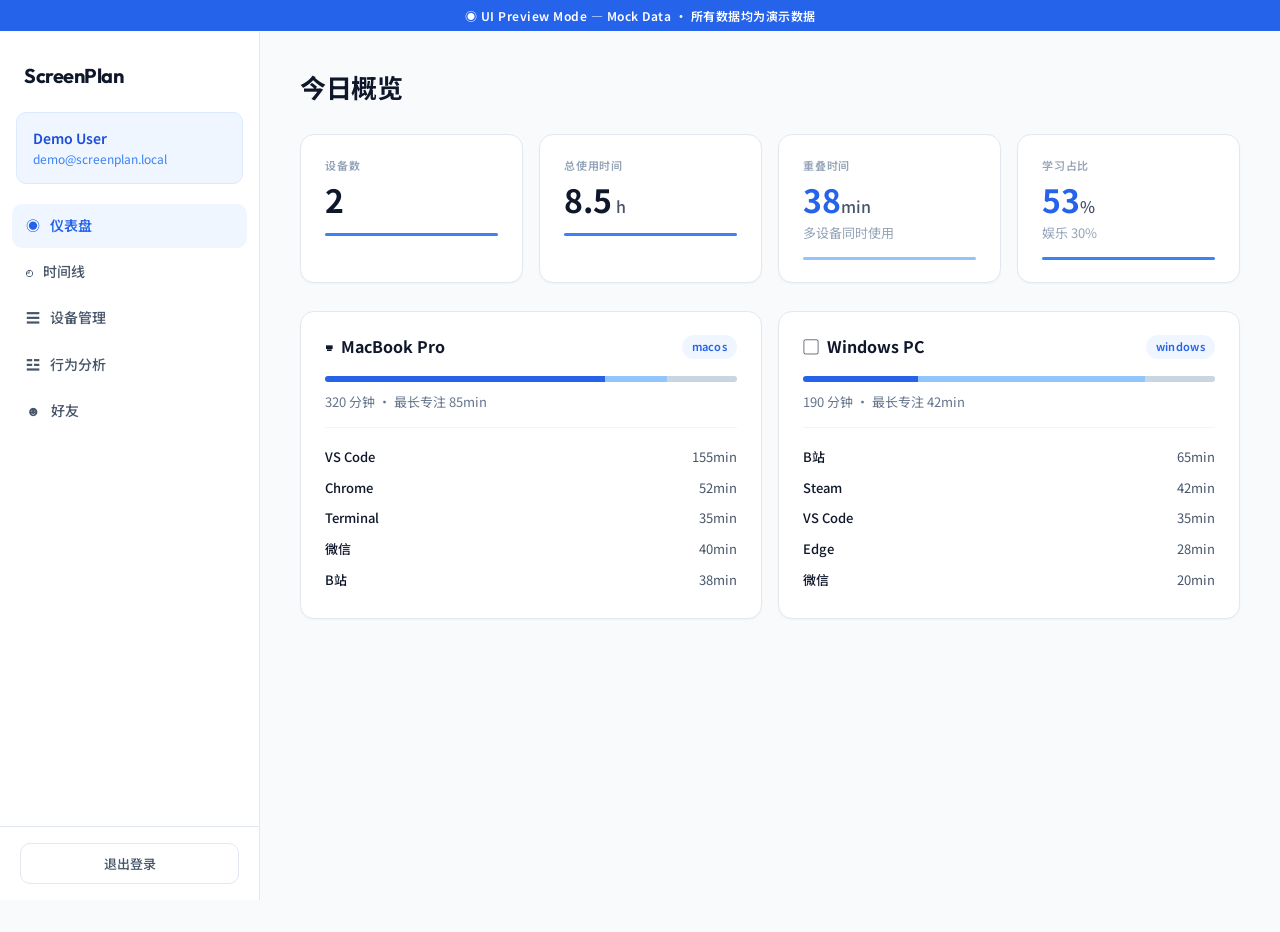
==== commit 887c40ba: "security: remove hardcoded API key, per-user key + behavior advisor refactor - Remove leaked DEEPSEE" ====
--- a/backend/static/demo.html
+++ b/backend/static/demo.html
@@ -1133,7 +1133,7 @@
       <a href="#dashboard" class="nav-link active" data-page="dashboard"><span class="nav-icon">&#9673;</span> 仪表盘</a>
       <a href="#timeline" class="nav-link" data-page="timeline"><span class="nav-icon">&#9716;</span> 时间线</a>
       <a href="#devices" class="nav-link" data-page="devices"><span class="nav-icon">&#9776;</span> 设备管理</a>
-      <a href="#schedule" class="nav-link" data-page="schedule"><span class="nav-icon">&#9779;</span> 日程建议</a>
+      <a href="#schedule" class="nav-link" data-page="schedule"><span class="nav-icon">&#9779;</span> 行为分析</a>
       <a href="#friends" class="nav-link" data-page="friends"><span class="nav-icon">&#9787;</span> 好友</a>
     </div>
     <div class="sidebar-footer">
@@ -1185,10 +1185,22 @@
     </section>
 
     <section id="page-schedule" class="content">
-      <h2>AI 日程建议</h2>
-      <div class="schedule-actions">
-        <button id="generate-schedule-btn">生成今日计划</button>
-        <button id="view-friend-schedule-btn" style="display:none">查看好友计划</button>
+      <h2>AI 行为分析</h2>
+      <div id="schedule-api-key-section" class="api-key-section" style="display:none">
+        <p class="api-key-hint">使用 AI 行为分析前，请先配置您的 DeepSeek API Key。</p>
+        <div class="api-key-input-row">
+          <input type="password" id="api-key-input" placeholder="sk-..." maxlength="256">
+          <button id="save-api-key-btn" class="btn-primary">保存</button>
+        </div>
+        <p class="api-key-note">没有 API Key？<a href="https://platform.deepseek.com/api_keys" target="_blank">前往 DeepSeek 获取</a></p>
+      </div>
+      <div id="schedule-api-key-status" class="api-key-status" style="display:none">
+        <span>&#10003; API Key 已配置</span>
+        <button id="remove-api-key-btn">移除</button>
+      </div>
+      <div id="schedule-actions" class="schedule-actions" style="display:none">
+        <button id="generate-schedule-btn">生成行为分析</button>
+        <button id="view-friend-schedule-btn" style="display:none">查看好友报告</button>
       </div>
       <div id="schedule-content" class="markdown-body"></div>
     </section>
@@ -1338,56 +1350,75 @@
 
 function _getMockSchedule() {
   return {
-    plan_markdown: `## 今日学习计划
-
-### 上午 (08:00 — 12:00)
-
-- [ ] React 组件重构 · 完成 Dashboard 模块 (2h)
-- [ ] 阅读技术文档 · API 设计规范 (45min)
-- [ ] Code Review · 前端 PR #42 (30min)
-
-### 下午 (13:00 — 18:00)
-
-- [ ] 新功能开发 · 用户权限系统 (2.5h)
-- [ ] 单元测试编写 (1h)
-- [ ] 团队周会 (30min)
-
-### 晚间 (19:00 — 22:00)
-
-- [ ] 算法练习 · LeetCode 3 题 (1h)
-- [ ] 阅读《重构：改善既有代码的设计》 (45min)
+    plan_markdown: `### 📊 屏幕时间概览
+> 昨日你使用了 MacBook Pro 和 Windows PC 两台设备，总屏幕时间约 6.5 小时，其中学习占比 62%，娱乐占比 18%。
 
 ---
 
-> 今日屏幕时间预估 6.5h，建议在 22:30 前结束。
-> 当前学习占比 62%，继续保持！`
+### 🔍 行为模式分析
+
+**多设备高效协作：** MacBook 主要用于学习和代码，Windows PC 用于浏览和技术文档查阅，两台设备分工明确，未见明显的多设备同时使用导致注意力分散的情况。
+
+**下午效率高峰：** 数据显示你在 14:00-17:00 期间学习专注度最高，连续专注时段最长可达 90 分钟。这是你的"黄金学习窗口"。
+
+**晚间娱乐时间合理：** 19:00 后娱乐时间有所增加，但总量控制在 1 小时内，属于正常放松范围。
+
+---
+
+### 😴 睡眠与休息推测
+
+根据设备活动记录，昨日首次活跃时间为 07:45，最后一次为 23:10。推测清醒窗口约 07:30-23:30（约 16 小时），睡眠窗口约 23:30-07:30（约 8 小时）。睡眠时长良好。
+
+---
+
+### 💡 改善建议
+
+- **利用黄金窗口**：将最具挑战性的学习任务安排在下午 14:00-17:00，这段时间你的专注度明显更高。
+- **减少上午的碎片化学时**：上午 09:00-11:00 期间应用切换较频繁（VSCode → Chrome → 微信），建议尝试关闭通知进行 1 小时深度工作。
+- **增加户外休息**：连续屏幕使用时间较长，建议每 2 小时安排 5-10 分钟的远离屏幕休息。
+
+---
+
+### ⚠️ 值得关注
+
+- 11:30-12:00 出现了 MacBook 和 iPhone 同时使用的情况（学习+娱乐并行），这可能降低了上午的学习效率。建议学习时段将手机放在视线之外。`
   };
 }
 
 function _getMockGeneratedSchedule() {
   return {
-    plan_markdown: `## 全新 AI 生成计划
-
-### 上午学习时段
-
-- [ ] 完成 React 状态管理重构 (1.5h)
-- [ ] TypeScript 高级类型学习 (45min)
-- [ ] 阅读开源项目源码 (30min)
-
-### 下午开发时段
-
-- [ ] 实现用户认证模块 (2h)
-- [ ] 数据库查询优化 (1h)
-- [ ] UI 组件单元测试 (45min)
-
-### 晚间提升时段
-
-- [ ] 系统设计面试准备 (1h)
-- [ ] 技术博客写作 (30min)
+    plan_markdown: `### 📊 屏幕时间概览
+> AI 基于你近 3 天的设备使用数据生成。昨日总屏幕时间约 7.2 小时，学习占比 58%，较前日有所下降。
 
 ---
 
-> AI 基于今日设备使用数据生成 · 生成时间 ${new Date().toLocaleTimeString('zh-CN')}`
+### 🔍 行为模式分析
+
+**学习时间呈下降趋势：** 对比近 3 天数据，你的学习时间从 4.5h → 4.2h → 3.8h 逐步下降，而娱乐时间从 0.8h → 1.2h → 1.5h 逐步上升。需警惕这种"滑坡效应"。
+
+**深夜使用增加：** 最近两天的最后一次设备活动时间从 22:30 推迟到了 23:45，熬夜趋势值得注意。
+
+**多设备切换频率增高：** 昨日 MacBook 与 Windows PC 的交叉使用频率比前日增加了约 30%，可能反映了任务切换过多的问题。
+
+---
+
+### 😴 睡眠与休息推测
+
+近 3 天睡眠窗口推测分别为 23:00-07:30（8.5h）、23:30-07:15（7.75h）、23:45-07:00（7.25h）。睡眠时长的下降趋势需要警惕。
+
+---
+
+### 💡 改善建议
+
+- **设定晚间屏幕宵禁**：建议在 23:00 前停止使用所有设备，帮助恢复规律作息。
+- **娱乐时间设置硬上限**：目前的娱乐时间增长趋势如果持续，下周可能超过 2h/天。可以尝试在设备上设置每日娱乐时长限制。
+- **找回专注节奏**：尝试番茄工作法（25 分钟专注 + 5 分钟休息），减少应用切换，提升实际学习产出。
+
+---
+
+### ⚠️ 值得关注
+
+- 3 天内学习时间下降 16%，而娱乐时间上升 87%，这是非常值得关注的趋势。建议尽早调整，避免形成新的不良习惯。`
   };
 }
 
@@ -1427,14 +1458,33 @@
 
 function _getMockFriendSchedule(name) {
   return {
-    plan_markdown: `### ${name} 的计划
-
-## AI 日程建议
-
-- [ ] 数据结构复习 (1.5h)
-- [ ] 项目架构设计讨论 (1h)
-- [ ] 性能优化实践 (1h)
-- [ ] 阅读《代码整洁之道》 (45min)`
+    plan_markdown: `### ${name} 的屏幕时间分析
+
+---
+
+### 📊 屏幕时间概览
+> ${name} 昨日使用 1 台设备，总屏幕时间约 5.2 小时，学习占比 71%。
+
+---
+
+### 🔍 行为模式分析
+
+**高度专注型用户：** ${name} 的学习占比持续在 70% 以上，娱乐时间很少，是典型的高效学习型用户。
+
+**单设备为主：** 主要使用一台设备，没有多设备切换的问题，专注度很高。
+
+---
+
+### 😴 睡眠与休息推测
+
+根据活动记录，清醒窗口约 08:00-23:00（15 小时）。如果睡眠在 23:00-08:00，则睡眠时长充足。
+
+---
+
+### 💡 改善建议
+
+- **保持当前节奏**：学习效率很高，继续坚持。
+- **适当增加运动**：长时间高强度学习后，建议增加户外活动时间。`
   };
 }
 
@@ -1492,6 +1542,11 @@
   // Schedule
   if (url === '/schedule/latest') return _getMockSchedule();
   if (url === '/schedule/generate' && method === 'POST') return _getMockGeneratedSchedule();
+
+  // User API Key
+  if (url === '/user/llm-key/status') return { configured: true };
+  if (url === '/user/llm-key' && method === 'PUT') return { ok: true };
+  if (url === '/user/llm-key' && method === 'DELETE') return { ok: true };
 
   // Friends
   if (url === '/friends' && method === 'GET') return _getMockFriends();
@@ -1814,9 +1869,59 @@
 // Schedule
 // ═══════════════════════════════════════════════════════
 
+async function loadSchedule() {
+  // In demo mode, always show configured
+  showApiKeyConfigured();
+
+  try {
+    const r = await api('/schedule/latest');
+    renderSchedule(r.plan_markdown);
+  } catch (e) {
+    $('#schedule-content').innerHTML = '<p class="empty">暂无分析报告，点击上方按钮生成。</p>';
+  }
+  loadFriendSchedules();
+}
+
+function showApiKeyMissing() {
+  $('#schedule-api-key-section').style.display = 'block';
+  $('#schedule-api-key-status').style.display = 'none';
+  $('#schedule-actions').style.display = 'none';
+}
+
+function showApiKeyConfigured() {
+  $('#schedule-api-key-section').style.display = 'none';
+  $('#schedule-api-key-status').style.display = 'flex';
+  $('#schedule-actions').style.display = 'flex';
+}
+
+$('#save-api-key-btn').addEventListener('click', async () => {
+  const key = $('#api-key-input').value.trim();
+  if (!key) {
+    alert('请输入您的 DeepSeek API Key');
+    return;
+  }
+  try {
+    await api('/user/llm-key', { method: 'PUT', body: JSON.stringify({ api_key: key }) });
+    $('#api-key-input').value = '';
+    showApiKeyConfigured();
+  } catch (e) {
+    alert('保存失败：' + e.message);
+  }
+});
+
+$('#remove-api-key-btn').addEventListener('click', async () => {
+  if (!confirm('确认移除 API Key？移除后将无法使用 AI 行为分析功能。')) return;
+  try {
+    await api('/user/llm-key', { method: 'DELETE' });
+    showApiKeyMissing();
+  } catch (e) {
+    alert('移除失败：' + e.message);
+    }
+});
+
 $('#generate-schedule-btn').addEventListener('click', async () => {
   const btn = $('#generate-schedule-btn');
-  btn.textContent = '生成中 ...';
+  btn.textContent = '分析中 ...';
   btn.disabled = true;
   try {
     const r = await api('/schedule/generate', { method: 'POST', body: JSON.stringify({ include_calendar: false }) });
@@ -1824,27 +1929,18 @@
   } catch (e) {
     $('#schedule-content').innerHTML = `<p class="error">${escHtml(e.message)}</p>`;
   }
-  btn.textContent = '生成今日计划';
+  btn.textContent = '生成行为分析';
   btn.disabled = false;
 });
 
-async function loadSchedule() {
-  try {
-    const r = await api('/schedule/latest');
-    renderSchedule(r.plan_markdown);
-  } catch (e) {
-    $('#schedule-content').innerHTML = '<p class="empty">暂无计划，点击上方按钮生成。</p>';
-  }
-  loadFriendSchedules();
-}
-
 function renderSchedule(md) {
-  if (!md) { $('#schedule-content').innerHTML = '<p class="empty">暂无计划</p>'; return; }
+  if (!md) { $('#schedule-content').innerHTML = '<p class="empty">暂无分析报告</p>'; return; }
   let html = md
     .replace(/### (.*)/g, '<h3>$1</h3>')
     .replace(/## (.*)/g, '<h2>$1</h2>')
     .replace(/---/g, '<hr>')
     .replace(/> (.*)/g, '<blockquote>$1</blockquote>')
+    .replace(/\*\*(.*?)\*\*/g, '<strong>$1</strong>')
     .replace(/- \[ \] (.*)/g, '<li>&#9744; $1</li>')
     .replace(/- (.*)/g, '<li>$1</li>')
     .replace(/\n\n/g, '</p><p>')
@@ -1858,7 +1954,7 @@
     const friends = await api('/friends');
     if (!friends.friends?.length) { $('#view-friend-schedule-btn').style.display = 'none'; return; }
     $('#view-friend-schedule-btn').style.display = '';
-    $('#view-friend-schedule-btn').textContent = '查看好友计划';
+    $('#view-friend-schedule-btn').textContent = '查看好友报告';
   } catch (e) {}
 }
 
@@ -1868,7 +1964,7 @@
     const f = (friends.friends || []).find(x => x.share_schedule);
     if (f) {
       const r = await api(`/friends/${f.friend_id}/schedule`);
-      renderSchedule(`### ${f.display_name} 的计划\n\n` + r.plan_markdown);
+      renderSchedule(`### ${f.display_name} 的报告\n\n` + r.plan_markdown);
     }
   } catch (e) { alert(e.message); }
 });
